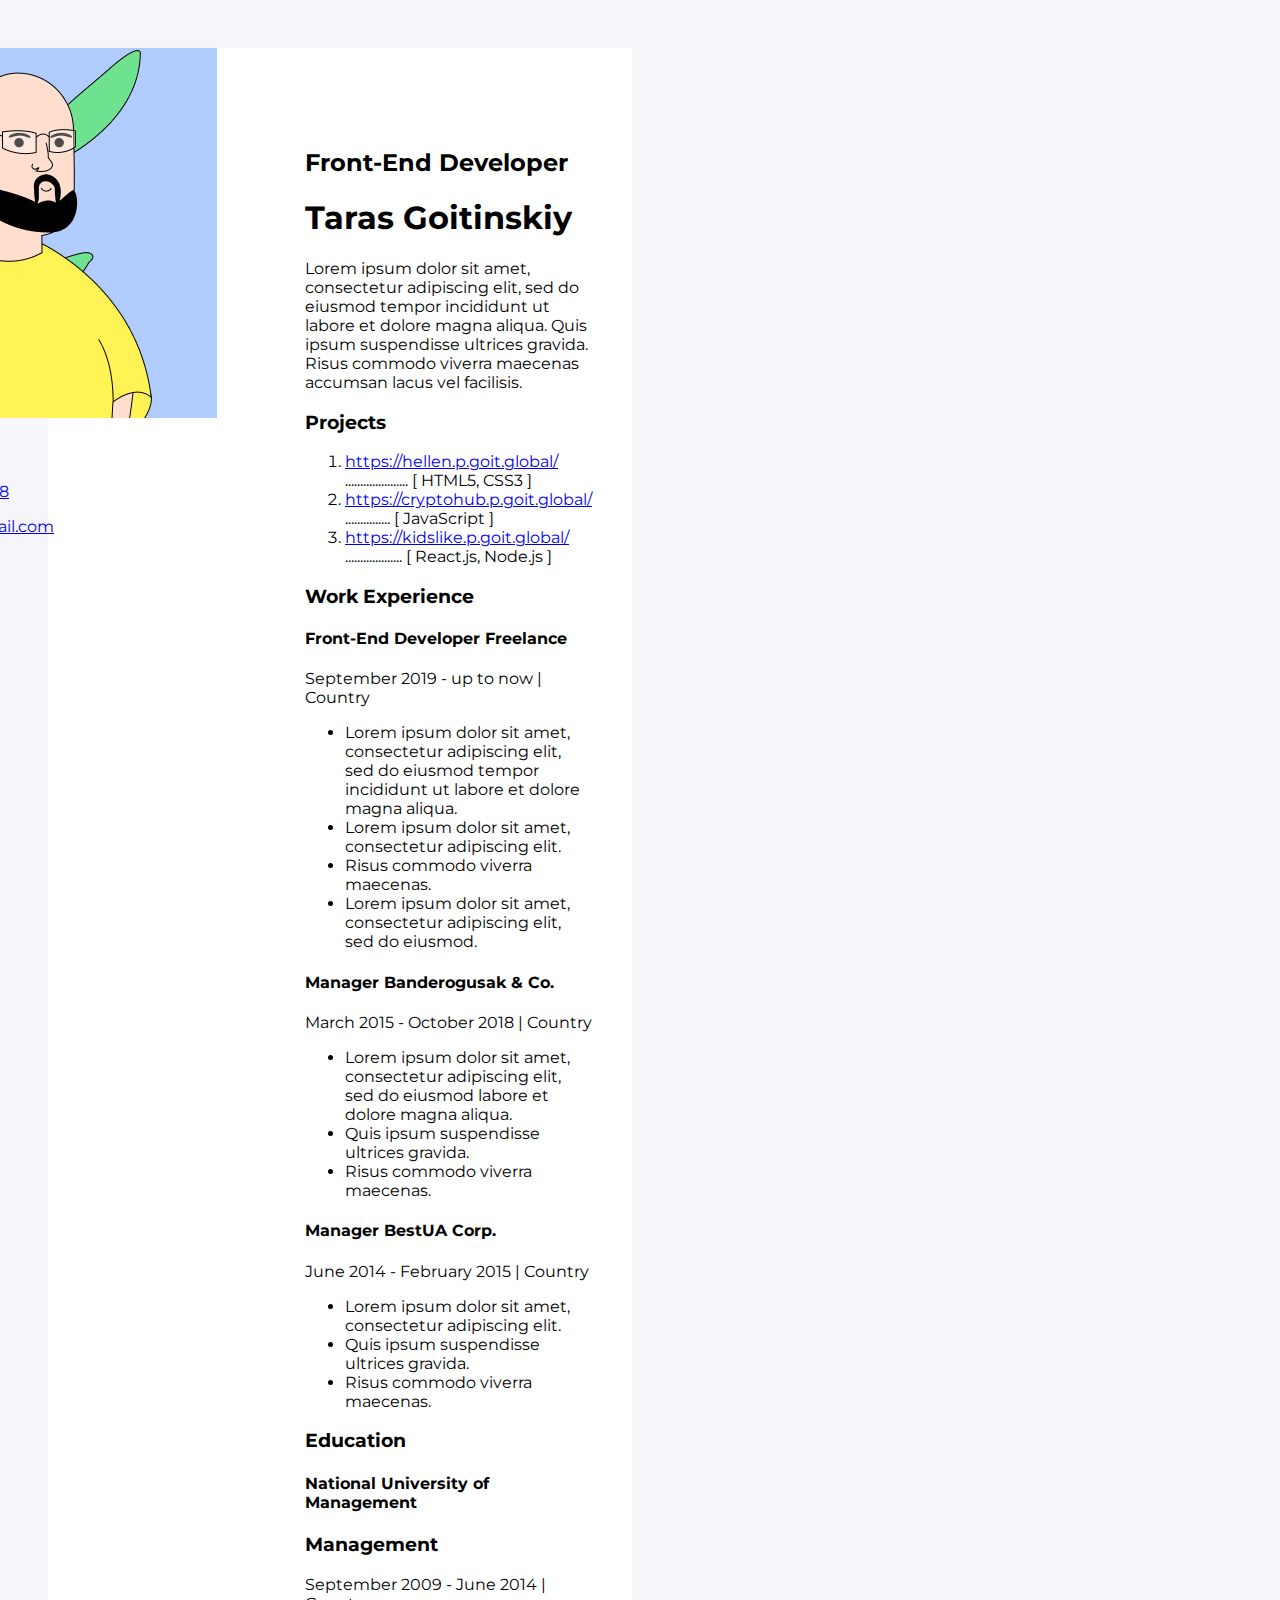
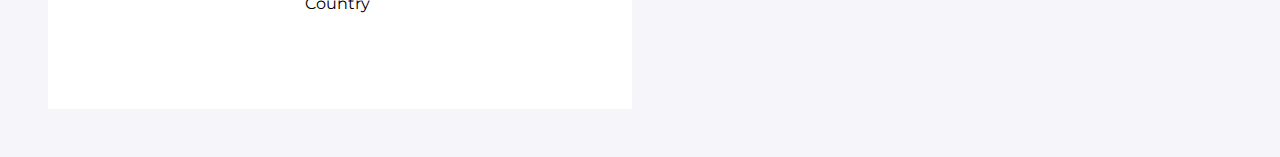
==== index.html @ 94cc76de "first commit" ====
<!DOCTYPE html>
<html lang="en">
<head>
    <meta charset="UTF-8">
    <meta name="viewport" content="width=device-width, initial-scale=1.0">
    <title>My resume</title>

    <link rel="preconnect" href="https://fonts.googleapis.com">
    <link rel="preconnect" href="https://fonts.gstatic.com" crossorigin>
    <link href="https://fonts.googleapis.com/css2?family=Montserrat:wght@400;700&display=swap" rel="stylesheet">

    <link rel="stylesheet" href="./css/styles.css">
</head>
<body>
    
    <!-- Wrapper -->
    <div class="wrapper">
        <!-- Main content -->
        <div class="main-content">
            <!-- My info -->
            <div>
                <h2>Front-End Developer</h2>  
                <h1>Taras Goitinskiy</h1>
                <p>Lorem ipsum dolor sit amet, consectetur adipiscing elit, sed do eiusmod tempor 
                    incididunt ut labore et dolore magna aliqua. Quis ipsum suspendisse ultrices gravida. 
                    Risus commodo viverra maecenas accumsan lacus vel facilisis. 
                </p>
            </div>

            <!-- My projects -->
            <div>
                <h3>Projects</h3>
                
                <ol>
                    <li class="project-item">
                        <a href="https://hellen.p.goit.global/" target="_blank">https://hellen.p.goit.global/</a>
                        .....................
                        [ HTML5, CSS3 ]
                    </li>
                    <li> 
                        <a href=" https://cryptohub.p.goit.global/" target="_blank"> https://cryptohub.p.goit.global/</a>
                        ...............
                        [ JavaScript ]
                    </li>
                    <li> 
                        <a href="https://kidslike.p.goit.global/" target="_blank">https://kidslike.p.goit.global/</a> 
                        ...................
                        [ React.js, Node.js ]
                    </li>
                </ol> 
            </div>
            
            <!-- Work Experience -->
            <div>
                <h3>Work Experience</h3>
                <!-- Company 1 -->
                <div>
                    <h4>Front-End Developer Freelance</h4>
                    <p>September 2019 - up to now   |   Country</p>

                    <ul>
                        <li>Lorem ipsum dolor sit amet, consectetur adipiscing elit, sed do eiusmod tempor incididunt ut labore et dolore magna aliqua.</li>
                        <li>Lorem ipsum dolor sit amet, consectetur adipiscing elit.</li>
                        <li>Risus commodo viverra maecenas.</li>
                        <li>Lorem ipsum dolor sit amet, consectetur adipiscing elit, sed do eiusmod.</li>
                    </ul>    
                </div>

                <!-- Company 2 -->
                <div>
                    <h4>Manager Banderogusak & Co.</h4>
                    <p>March 2015 - October 2018   |   Country</p>

                    <ul>
                        <li>Lorem ipsum dolor sit amet, consectetur adipiscing elit, sed do eiusmod labore et dolore magna aliqua.</li>
                        <li>Quis ipsum suspendisse ultrices gravida.</li>
                        <li>Risus commodo viverra maecenas.</li>
                    </ul>  
                </div>

                <!-- Company 3 -->
                <div>
                    <h4>Manager BestUA Corp.</h4>
                    <p>June 2014 - February 2015   |   Country</p>

                    <ul>
                        <li>Lorem ipsum dolor sit amet, consectetur adipiscing elit. </li>
                        <li>Quis ipsum suspendisse ultrices gravida.</li>
                        <li>Risus commodo viverra maecenas. </li>
                    </ul>  
                </div>
            </div>

             <!-- Education -->
            <div>
            <h3>Education</h3>
            <!-- Education 1 -->
            <div>
                <h4>National University of Management</h4>
                <h3>Management</h3>
                <p>September 2009 - June 2014   |   Country</p>
            </div>
            </div>
        </div>
        
        <!-- Sidebar -->
        <aside>
            <img src="./img/Frame 1.jpg" alt="My photo" width="370">

            <!-- My contacts -->
            <div>
                <h3>Contacts</h3>
                <p>C: <a href="tel:+388888888888">+38 888 888 88 88</a> </p>
                <p>E: <a href="mailto:t.goitinskiy@gmail.com">t.goitinskiy@gmail.com</a> </p>
            </div>

            <!-- Tech skills -->
            <div>
                <h3>Tech Skills</h3>
                <ul>
                    <li>HTML5</li>
                    <li>CSS3</li>
                    <li>GIT</li>
                    <li>WebPack</li>
                    <li>JavaScript</li>
                    <li>React.js</li>
                    <li>Node.js</li>
                </ul>
            </div>

             <!-- Soft skills -->
             <div>
                <h3>Soft Skills</h3>
                <ul>
                    <li>Scrum</li>
                    <li>Agile</li>
                    <li>GTD</li>
                    <li>Teamwork</li>
                </ul>
            </div>
        </aside>
    </div>
</body>
</html>
---- css/styles.css ----
body {
    background: #f6f6fa;
    padding: 40px 40pc 40px 40px;
    font-family: 'Montserrat', sans-serif;
}

.wrapper {
    background: #FFF;
    display: flex;
    flex-direction: row-reverse;
}

.main-content {
    padding-left: 88px;
    padding-top: 80px;
    padding-right: 40px;
    padding-bottom: 80px;
    box-sizing: border-box;
}
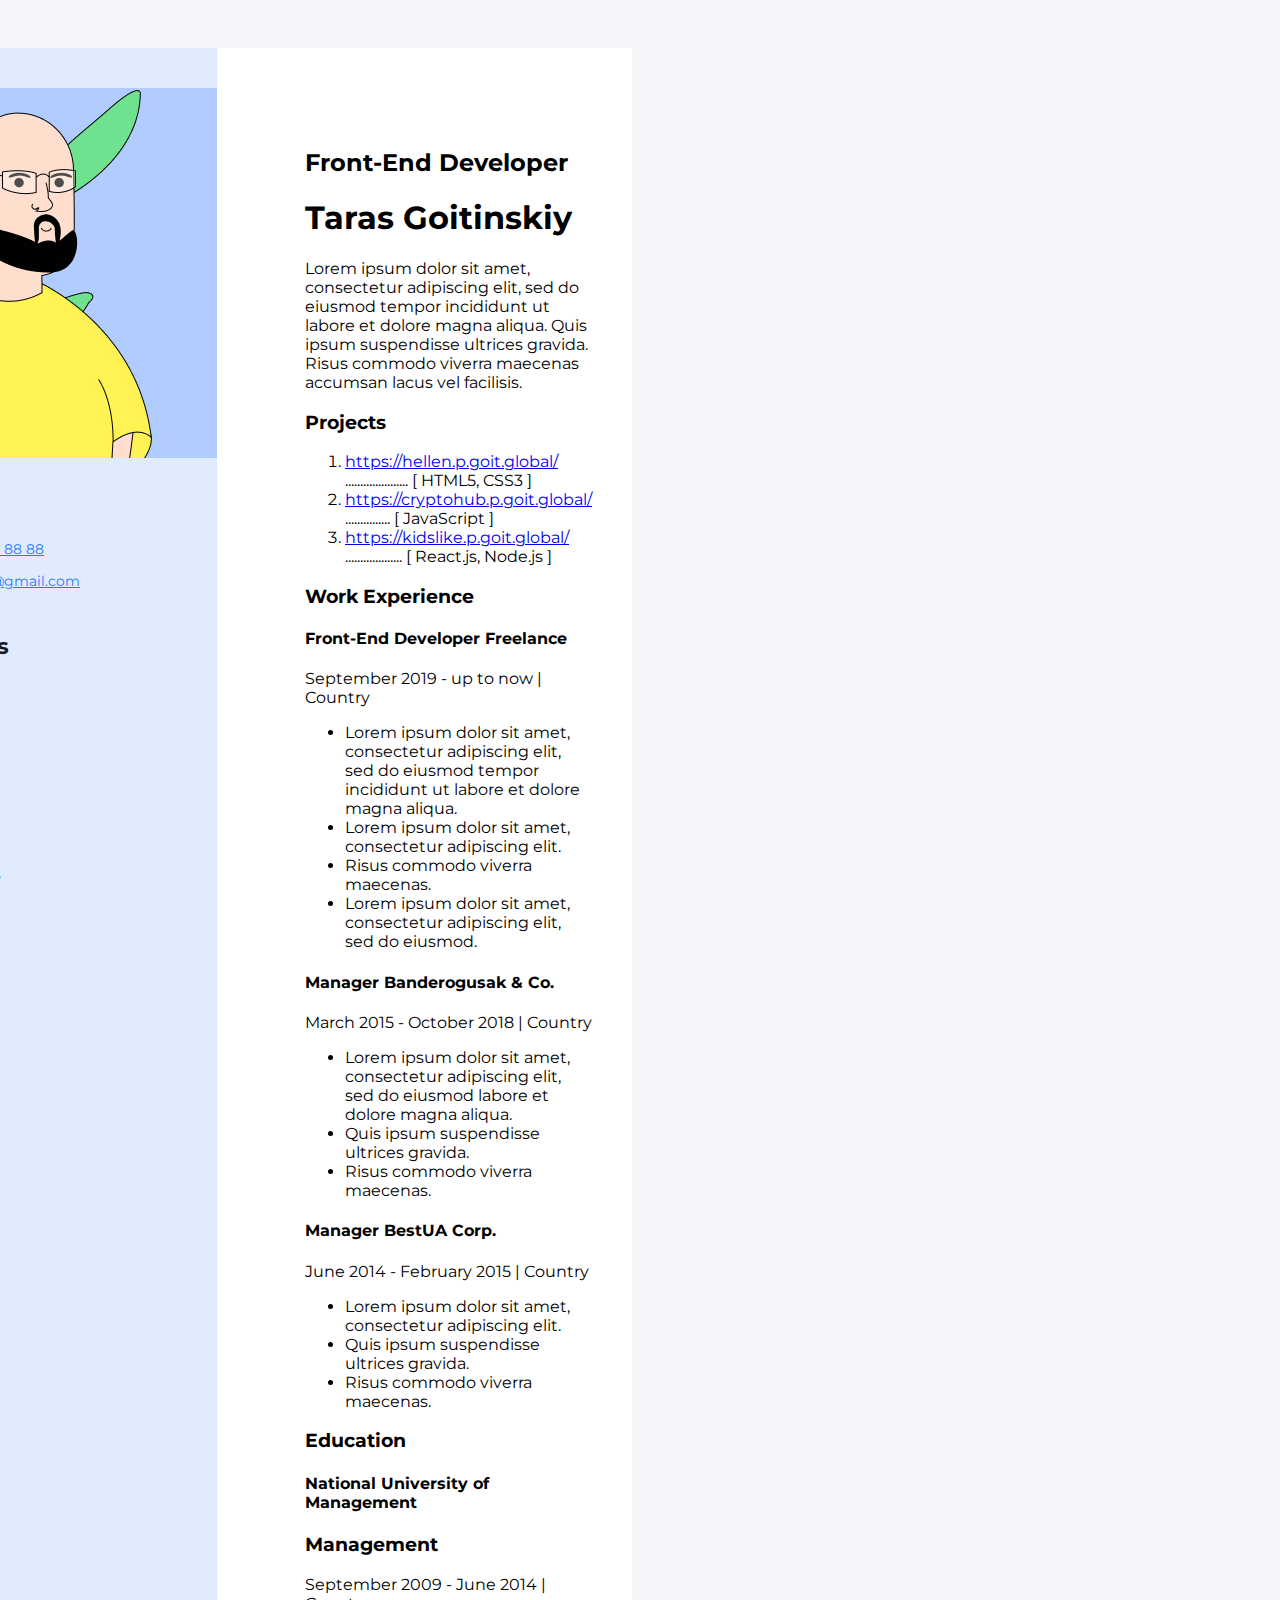
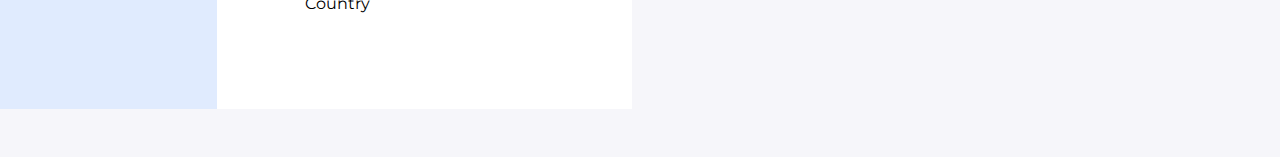
==== commit 693ae16c: "commit" ====
--- a/index.html
+++ b/index.html
@@ -104,40 +104,48 @@
         </div>
         
         <!-- Sidebar -->
-        <aside>
+        <aside class="sidebar">
             <img src="./img/Frame 1.jpg" alt="My photo" width="370">
 
-            <!-- My contacts -->
-            <div>
-                <h3>Contacts</h3>
-                <p>C: <a href="tel:+388888888888">+38 888 888 88 88</a> </p>
-                <p>E: <a href="mailto:t.goitinskiy@gmail.com">t.goitinskiy@gmail.com</a> </p>
-            </div>
+           <div class="sidebar-content">
+             <!-- My contacts -->
+                <div class="contacts-container">
+                    <h3 class="contacts-title">Contacts</h3>
+                    <p class="contacts-item">
+                        <span class="contacts-type">C:</span> 
+                        <a class="contacts-link" href="tel:+388888888888">+38 888 888 88 88</a> 
+                    </p>
+                    <p class="contacts-item">
+                        <span class="contacts-type">E:</span> 
+                        <a class="contacts-link" href="mailto:t.goitinskiy@gmail.com">t.goitinskiy@gmail.com</a> 
+                    </p>
+                </div>
 
-            <!-- Tech skills -->
-            <div>
-                <h3>Tech Skills</h3>
-                <ul>
-                    <li>HTML5</li>
-                    <li>CSS3</li>
-                    <li>GIT</li>
-                    <li>WebPack</li>
-                    <li>JavaScript</li>
-                    <li>React.js</li>
-                    <li>Node.js</li>
-                </ul>
-            </div>
+                <!-- Tech skills -->
+                <div skills-container>
+                    <h3 class="skills-title">Tech Skills</h3>
+                    <ul class="skills-list">
+                        <li class="skills-list-item">HTML5</li>
+                        <li class="skills-list-item">CSS3</li>
+                        <li class="skills-list-item">GIT</li>
+                        <li class="skills-list-item">WebPack</li>
+                        <li class="skills-list-item">JavaScript</li>
+                        <li class="skills-list-item">React.js</li>
+                        <li class="skills-list-item">Node.js</li>
+                    </ul>
+                </div>
 
-             <!-- Soft skills -->
-             <div>
-                <h3>Soft Skills</h3>
-                <ul>
-                    <li>Scrum</li>
-                    <li>Agile</li>
-                    <li>GTD</li>
-                    <li>Teamwork</li>
-                </ul>
-            </div>
+                 <!-- Soft skills -->
+                 <div skills-container>
+                    <h3 class="skills-title">Soft Skills</h3>
+                    <ul class="skills-list">
+                        <li class="skills-list-item">Scrum</li>
+                        <li class="skills-list-item">Agile</li>
+                        <li class="skills-list-item">GTD</li>
+                        <li class="skills-list-item">Teamwork</li>
+                    </ul>
+                </div>
+           </div>
         </aside>
     </div>
 </body>
--- a/css/styles.css
+++ b/css/styles.css
@@ -17,3 +17,78 @@
     padding-bottom: 80px;
     box-sizing: border-box;
 }
+
+.sidebar {
+    background: #E0EBFE;
+    padding-top: 40px;
+    padding-bottom: 40px;
+    box-sizing: border-box;
+    width: 370px;
+}
+
+.sidebar-content {
+    padding-top: 40px;
+    padding-left: 40px;
+    padding-right: 40px;
+    box-sizing: border-box;   
+}
+
+.contacts-title {
+    color: #161D2A;
+    font-size: 22px;
+    font-weight: 700;
+    line-height: normal;
+    margin-top: 0px;
+    margin-bottom: 8px;
+}
+
+.contacts-type {
+    color: #161D2A;
+    font-size: 14px;
+    font-weight: 700;
+    line-height: 24px;
+    margin-right: 8px;
+}
+
+.contacts-link {
+    color: #2979FF;
+    font-size: 14px;
+    font-weight: 400;
+    line-height: 24px;
+    text-decoration-line: underline;
+}
+
+.contacts-item {
+    margin-top: 0px;
+    margin-bottom: 8px;
+}
+
+.contacts-container {
+    margin-bottom: 40px;
+}
+
+.skills-container {
+    margin-bottom: 40px;
+}
+
+
+.skills-title {
+    color: #161D2A;
+    font-size: 22px;
+    font-weight: 700;
+    line-height: normal;
+    margin-top: 0;
+    margin-bottom: 8px;
+}
+
+.skills-list {
+    padding-left: 16px;
+}
+
+.skills-list-item {
+    color: #161D2A;
+    font-size: 14px;
+    font-weight: 400;
+    line-height: 24px;
+}
+
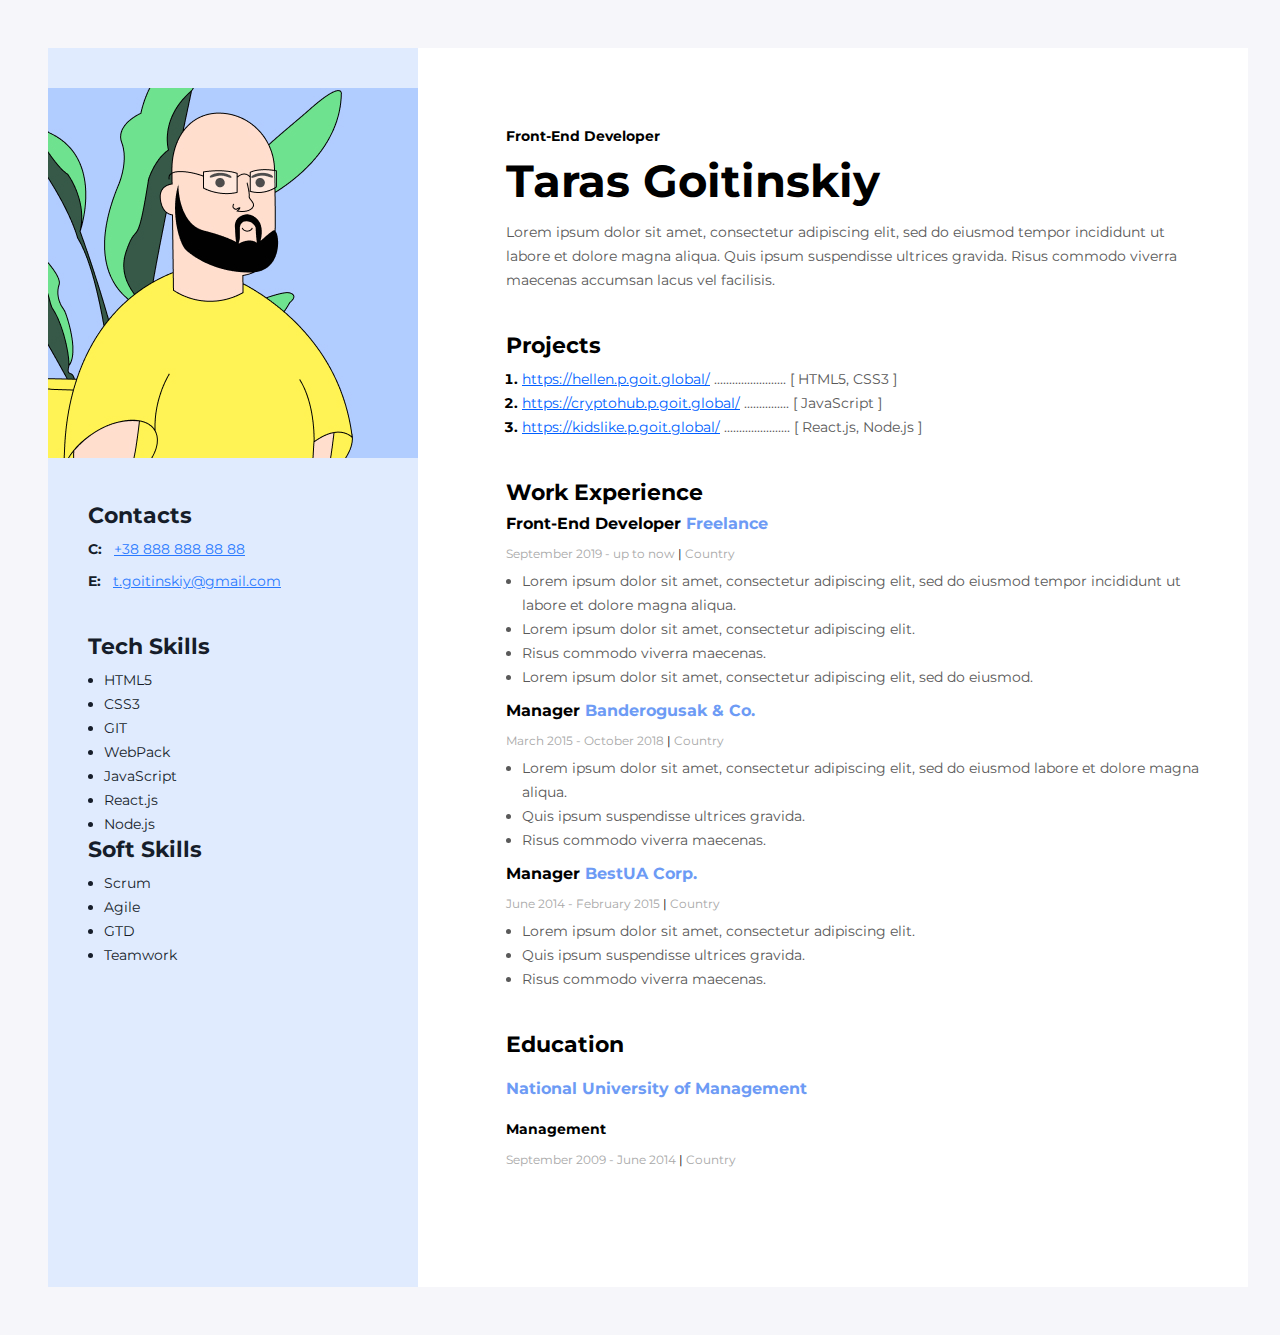
==== commit 6a067bcb: "commit" ====
--- a/index.html
+++ b/index.html
@@ -18,87 +18,87 @@
         <!-- Main content -->
         <div class="main-content">
             <!-- My info -->
-            <div>
-                <h2>Front-End Developer</h2>  
-                <h1>Taras Goitinskiy</h1>
-                <p>Lorem ipsum dolor sit amet, consectetur adipiscing elit, sed do eiusmod tempor 
+            <div class="my-info">
+                <h2 class="my-profession">Front-End Developer</h2>  
+                <h1 class="my-name">Taras Goitinskiy</h1>
+                <p class="my-description">Lorem ipsum dolor sit amet, consectetur adipiscing elit, sed do eiusmod tempor 
                     incididunt ut labore et dolore magna aliqua. Quis ipsum suspendisse ultrices gravida. 
                     Risus commodo viverra maecenas accumsan lacus vel facilisis. 
                 </p>
             </div>
 
             <!-- My projects -->
-            <div>
-                <h3>Projects</h3>
+            <div class="my-projects-container">
+                <h3 class="my-projects-title">Projects</h3>
                 
-                <ol>
-                    <li class="project-item">
-                        <a href="https://hellen.p.goit.global/" target="_blank">https://hellen.p.goit.global/</a>
-                        .....................
-                        [ HTML5, CSS3 ]
+                <ol class="my-projects-list">
+                    <li class="my-projects-item">
+                        <a class="my-projects-item-link" href="https://hellen.p.goit.global/" target="_blank">https://hellen.p.goit.global/</a>
+                        <span class="my-projects-item-tech">  ........................
+                            [ HTML5, CSS3 ]</span>
                     </li>
-                    <li> 
-                        <a href=" https://cryptohub.p.goit.global/" target="_blank"> https://cryptohub.p.goit.global/</a>
-                        ...............
-                        [ JavaScript ]
+                    <li class="my-projects-item"> 
+                        <a class="my-projects-item-link" href=" https://cryptohub.p.goit.global/" target="_blank"> https://cryptohub.p.goit.global/</a>
+                        <span class="my-projects-item-tech">...............
+                            [ JavaScript ]</span>
                     </li>
-                    <li> 
-                        <a href="https://kidslike.p.goit.global/" target="_blank">https://kidslike.p.goit.global/</a> 
-                        ...................
-                        [ React.js, Node.js ]
+                    <li class="my-projects-item"> 
+                        <a  class="my-projects-item-link" href="https://kidslike.p.goit.global/" target="_blank">https://kidslike.p.goit.global/</a> 
+                        <span class="my-projects-item-tech">......................
+                            [ React.js, Node.js ]</span>
                     </li>
                 </ol> 
             </div>
             
             <!-- Work Experience -->
-            <div>
-                <h3>Work Experience</h3>
-                <!-- Company 1 -->
-                <div>
-                    <h4>Front-End Developer Freelance</h4>
-                    <p>September 2019 - up to now   |   Country</p>
+            <div class="my-projects-container">
+                <h4 class="work-experience-title">Work Experience</h4>
+                    <!-- Company 1 -->
+                    <div class="work-experience-container">
+                        <h4 class="work-experience-company">Front-End Developer <span class="company-name">Freelance</span></h4>
+                        <p class="work-experience-period">September 2019 - up to now  <span class="work-experience-period-separator">|</span>  Country</p>
 
-                    <ul>
-                        <li>Lorem ipsum dolor sit amet, consectetur adipiscing elit, sed do eiusmod tempor incididunt ut labore et dolore magna aliqua.</li>
-                        <li>Lorem ipsum dolor sit amet, consectetur adipiscing elit.</li>
-                        <li>Risus commodo viverra maecenas.</li>
-                        <li>Lorem ipsum dolor sit amet, consectetur adipiscing elit, sed do eiusmod.</li>
-                    </ul>    
-                </div>
+                        <ul class="work-experience-duties-list">
+                            <li class="work-experience-duties-item">Lorem ipsum dolor sit amet, consectetur adipiscing elit, sed do eiusmod tempor incididunt ut labore et dolore magna aliqua.</li>
+                            <li class="work-experience-duties-item">Lorem ipsum dolor sit amet, consectetur adipiscing elit.</li>
+                            <li class="work-experience-duties-item">Risus commodo viverra maecenas.</li>
+                            <li class="work-experience-duties-item">Lorem ipsum dolor sit amet, consectetur adipiscing elit, sed do eiusmod.</li>
+                        </ul>    
+                    </div>
 
-                <!-- Company 2 -->
-                <div>
-                    <h4>Manager Banderogusak & Co.</h4>
-                    <p>March 2015 - October 2018   |   Country</p>
+                    <!-- Company 2 -->
+                    <div class="work-experience-container">
+                        <h4 class="work-experience-company">Manager  <span class="company-name">Banderogusak & Co.</span></h4>
+                        <p class="work-experience-period">March 2015 - October 2018   <span class="work-experience-period-separator">|</span>  Country</p>
 
-                    <ul>
-                        <li>Lorem ipsum dolor sit amet, consectetur adipiscing elit, sed do eiusmod labore et dolore magna aliqua.</li>
-                        <li>Quis ipsum suspendisse ultrices gravida.</li>
-                        <li>Risus commodo viverra maecenas.</li>
-                    </ul>  
-                </div>
+                        <ul class="work-experience-duties-list">
+                            <li class="work-experience-duties-item">Lorem ipsum dolor sit amet, consectetur adipiscing elit, sed do eiusmod labore et dolore magna aliqua.</li>
+                            <li class="work-experience-duties-item">Quis ipsum suspendisse ultrices gravida.</li>
+                            <li class="work-experience-duties-item">Risus commodo viverra maecenas.</li>
+                        </ul>  
+                    </div>
 
-                <!-- Company 3 -->
-                <div>
-                    <h4>Manager BestUA Corp.</h4>
-                    <p>June 2014 - February 2015   |   Country</p>
+                    <!-- Company 3 -->
+                    <div class="work-experience-container">
+                        <h4 class="work-experience-company">Manager  <span class="company-name">BestUA Corp.</span> </h4>
+                        <p class="work-experience-period">June 2014 - February 2015  <span class="work-experience-period-separator">|</span>   Country</p>
 
-                    <ul>
-                        <li>Lorem ipsum dolor sit amet, consectetur adipiscing elit. </li>
-                        <li>Quis ipsum suspendisse ultrices gravida.</li>
-                        <li>Risus commodo viverra maecenas. </li>
-                    </ul>  
-                </div>
+                        <ul class="work-experience-duties-list">
+                            <li class="work-experience-duties-item">Lorem ipsum dolor sit amet, consectetur adipiscing elit. </li>
+                            <li class="work-experience-duties-item">Quis ipsum suspendisse ultrices gravida.</li>
+                            <li class="work-experience-duties-item">Risus commodo viverra maecenas. </li>
+                        </ul>  
+                    </div>
             </div>
 
              <!-- Education -->
-            <div>
-            <h3>Education</h3>
+            <div class="my-projects-container">
+            <h3  class="work-experience-title">Education</h3>
             <!-- Education 1 -->
-            <div>
-                <h4>National University of Management</h4>
-                <h3>Management</h3>
-                <p>September 2009 - June 2014   |   Country</p>
+            <div class="work-experience-container">
+                <h4 class="national-university">National University of Management</h4>
+                <h3 class="management">Management</h3>
+                <p class="data">September 2009 - June 2014   <span class="work-experience-period-separator">|</span>  Country</p>
             </div>
             </div>
         </div>
--- a/css/styles.css
+++ b/css/styles.css
@@ -4,10 +4,17 @@
     font-family: 'Montserrat', sans-serif;
 }
 
+ul, ol {
+    margin-top: 0px;
+    margin-bottom: 0px;
+}
+
 .wrapper {
     background: #FFF;
     display: flex;
     flex-direction: row-reverse;
+    width: 1200px;
+    margin: 0 auto;
 }
 
 .main-content {
@@ -92,3 +99,151 @@
     line-height: 24px;
 }
 
+/* Main content style:*/
+.my-profession {
+    color: #000;
+    font-size: 14px;
+    font-weight: 700;
+    line-height: 17px;
+    margin-top: 0px;
+    margin-bottom: 8px;
+}
+
+.my-name {
+    color: #000;
+    font-size: 45px;
+    font-weight: 700;
+    line-height: 55px; 
+    margin-top: 0px;
+    margin-bottom: 12px;
+}
+
+.my-description {
+    color: #595959;
+    font-size: 14px;
+    font-weight: 400;
+    line-height: 24px; 
+    margin-top: 0px;
+    margin-bottom: 0px;
+}
+
+.my-info {
+    margin-bottom: 40px;
+}
+
+/* Projects */
+.my-projects-title {
+    color: #000;
+    font-size: 22px;
+    font-weight: 700;
+    line-height: 27px;
+    margin-top: 0px;
+    margin-bottom: 8px;
+}
+
+.my-projects-list {
+    padding-left: 16px;
+}
+
+.my-projects-item {
+    color: #000;
+    font-size: 14px;
+    font-weight: 700;
+    line-height: 24px;
+}
+
+.my-projects-item-link {
+    color: #005FFF;
+    font-size: 14px;
+    font-weight: 400;
+    line-height: 24px; 
+    text-decoration-line: underline;
+}
+
+.my-projects-item-tech {
+    color: #595959;
+    font-size: 14px;
+    font-weight: 400;
+    line-height: 24px; 
+}
+
+.my-projects-container {
+    margin-bottom: 40px;
+}
+
+/* Work experience */
+.work-experience-title {
+    color: #000;
+    font-size: 22px;
+    font-weight: 700;
+    line-height: 27px; 
+    margin-top: 0px;
+    margin-bottom: 8px;
+}
+
+.work-experience-company {
+    color: #000;
+    font-size: 16px;
+    font-weight: 700;
+    line-height: 20px;
+    margin-top: 0px;
+    margin-bottom: 12px;
+}
+
+.company-name {
+    color: #6D9BF5;
+}
+
+.work-experience-period {
+    color: #A8A8A8;
+    font-size: 12px;
+    font-weight: 400;
+    line-height: 15px;
+    margin-bottom: 8px;
+}
+
+.work-experience-period-separator {
+    color: #000;
+}
+
+
+.work-experience-duties-list {
+    padding-left: 16px;
+
+}
+
+.work-experience-duties-item {
+    color: #595959;
+    font-family: Montserrat;
+    font-size: 14px;
+    font-weight: 400;
+    line-height: 24px; 
+}
+
+.work-experience-container {
+    margin-bottom: 12px;
+}
+
+.national-university {
+    color: #6D9BF5;
+    font-size: 16px;
+    font-weight: 700;
+    line-height: normal;
+    padding-top: 0px;
+    padding-bottom: 0px;
+}
+
+.management {
+    padding-top: 0px;
+    padding-bottom: 0px;
+    color: #000;
+    font-size: 14px;
+    font-weight: 700;
+    line-height: normal;
+}
+.data {
+    color: #A8A8A8;
+    font-size: 12px;
+    font-weight: 400;
+    line-height: normal;
+}
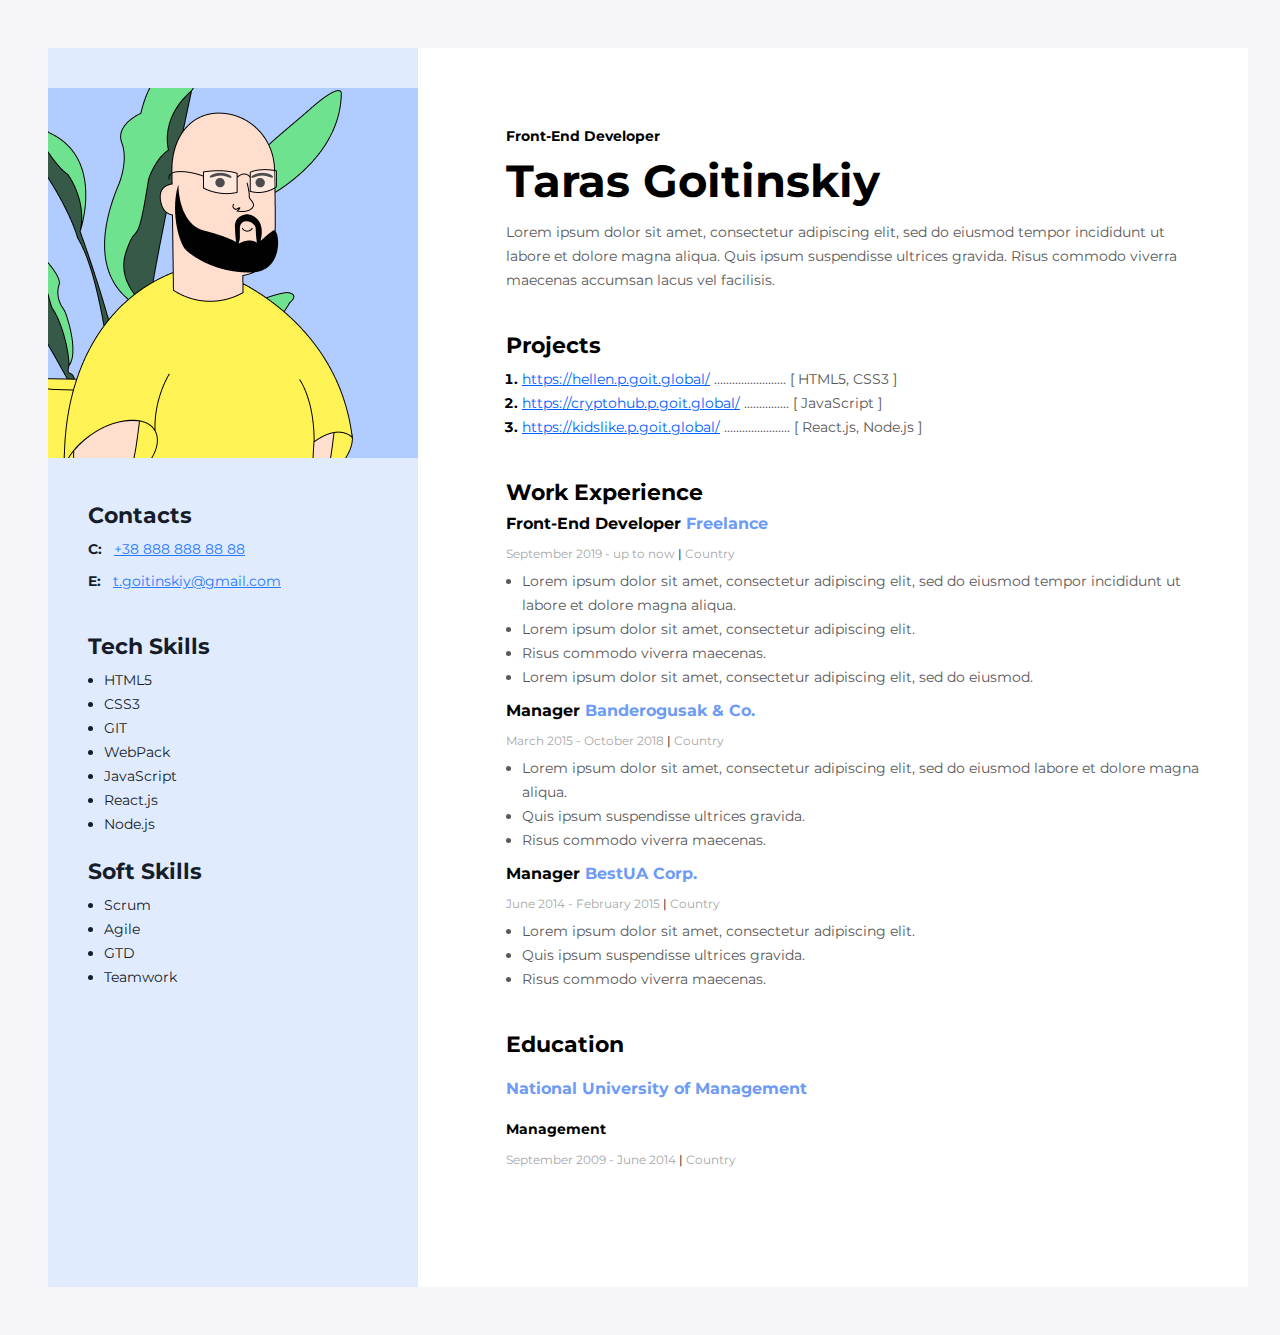
==== commit bcb73259: "commit" ====
--- a/index.html
+++ b/index.html
@@ -33,7 +33,7 @@
                 
                 <ol class="my-projects-list">
                     <li class="my-projects-item">
-                        <a class="my-projects-item-link" href="https://hellen.p.goit.global/" target="_blank">https://hellen.p.goit.global/</a>
+                        <a class="my-projects-item-link" href="https://hellen.p.goit.global/" target="_blank" title="Підказка">https://hellen.p.goit.global/</a>
                         <span class="my-projects-item-tech">  ........................
                             [ HTML5, CSS3 ]</span>
                     </li>
--- a/css/styles.css
+++ b/css/styles.css
@@ -78,13 +78,11 @@
     margin-bottom: 40px;
 }
 
-
 .skills-title {
     color: #161D2A;
     font-size: 22px;
     font-weight: 700;
     line-height: normal;
-    margin-top: 0;
     margin-bottom: 8px;
 }
 
